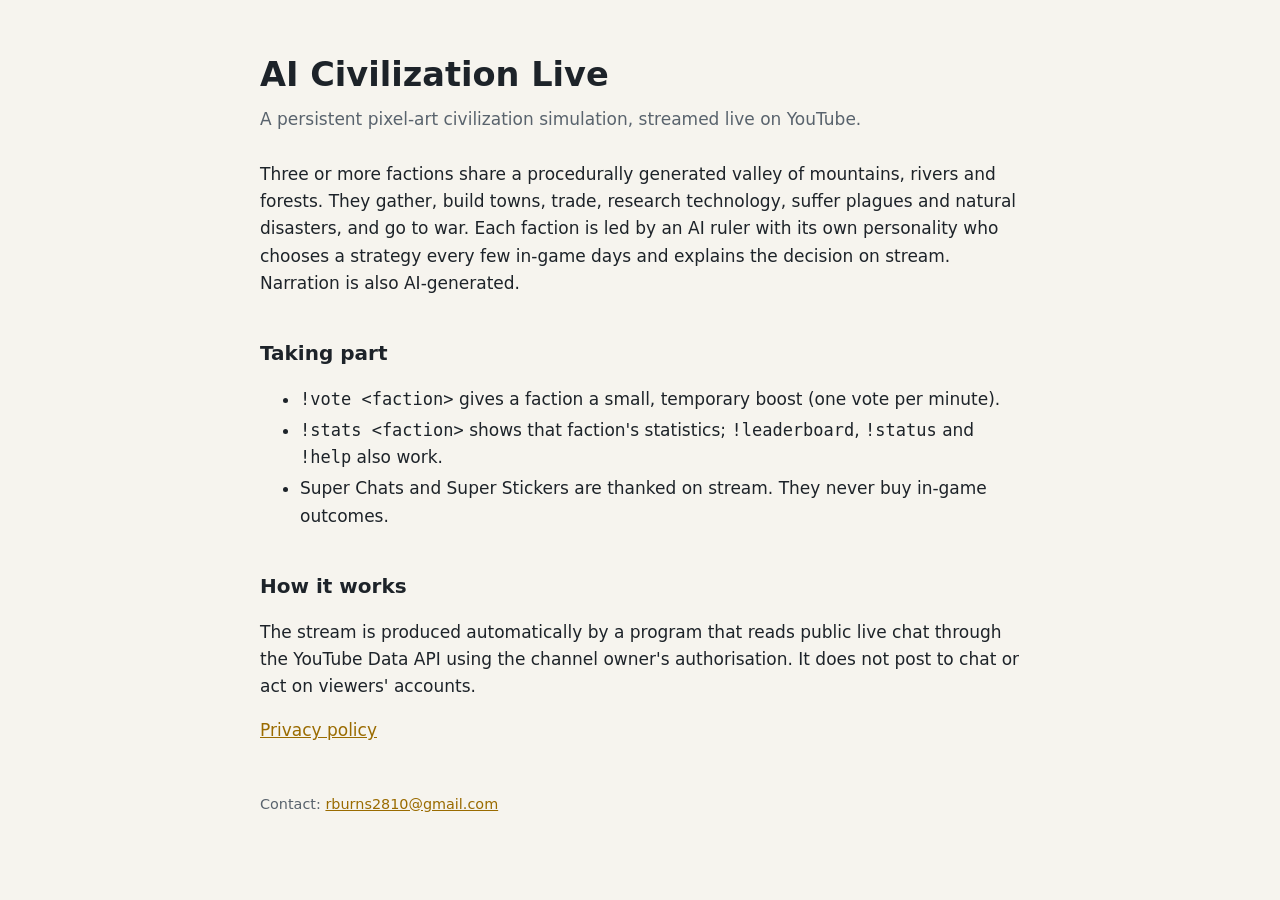
==== index.html @ 5a849a3b "Homepage and privacy policy for AI Civilization Live Co-Authored-By: Claude Opus 5.5 <noreply@anthro" ====
<!doctype html>
<html lang="en">
<head>
<meta charset="utf-8"><meta name="viewport" content="width=device-width, initial-scale=1">
<title>AI Civilization Live</title>
<link rel="stylesheet" href="style.css">
</head>
<body><main>
<h1>AI Civilization Live</h1>
<p class="tag">A persistent pixel-art civilization simulation, streamed live on YouTube.</p>
<p>Three or more factions share a procedurally generated valley of mountains, rivers and forests.
They gather, build towns, trade, research technology, suffer plagues and natural disasters, and go
to war. Each faction is led by an AI ruler with its own personality who chooses a strategy every few
in-game days and explains the decision on stream. Narration is also AI-generated.</p>
<h2>Taking part</h2>
<ul>
<li><code>!vote &lt;faction&gt;</code> gives a faction a small, temporary boost (one vote per minute).</li>
<li><code>!stats &lt;faction&gt;</code> shows that faction's statistics; <code>!leaderboard</code>, <code>!status</code> and <code>!help</code> also work.</li>
<li>Super Chats and Super Stickers are thanked on stream. They never buy in-game outcomes.</li>
</ul>
<h2>How it works</h2>
<p>The stream is produced automatically by a program that reads public live chat through the
YouTube Data API using the channel owner's authorisation. It does not post to chat or act on
viewers' accounts.</p>
<p><a href="privacy.html">Privacy policy</a></p>
<footer>Contact: <a href="mailto:rburns2810@gmail.com">rburns2810@gmail.com</a></footer>
</main></body>
</html>
---- style.css ----
:root { color-scheme: light dark; --bg: #0e141b; --fg: #eef0f2; --muted: #9aa8b5; --accent: #f5c84c; }
@media (prefers-color-scheme: light) { :root { --bg: #f6f4ee; --fg: #1d2329; --muted: #59636d; --accent: #9a6b00; } }
body { margin: 0; background: var(--bg); color: var(--fg); font: 17px/1.6 system-ui, -apple-system, sans-serif; }
main { max-width: 760px; margin: 0 auto; padding: 48px 20px 80px; }
h1 { font-size: 2.1rem; margin: 0 0 4px; } h2 { margin-top: 2em; font-size: 1.25rem; }
.tag { color: var(--muted); margin: 0 0 28px; } a { color: var(--accent); }
footer { margin-top: 48px; color: var(--muted); font-size: 0.9rem; }
li { margin: 4px 0; }
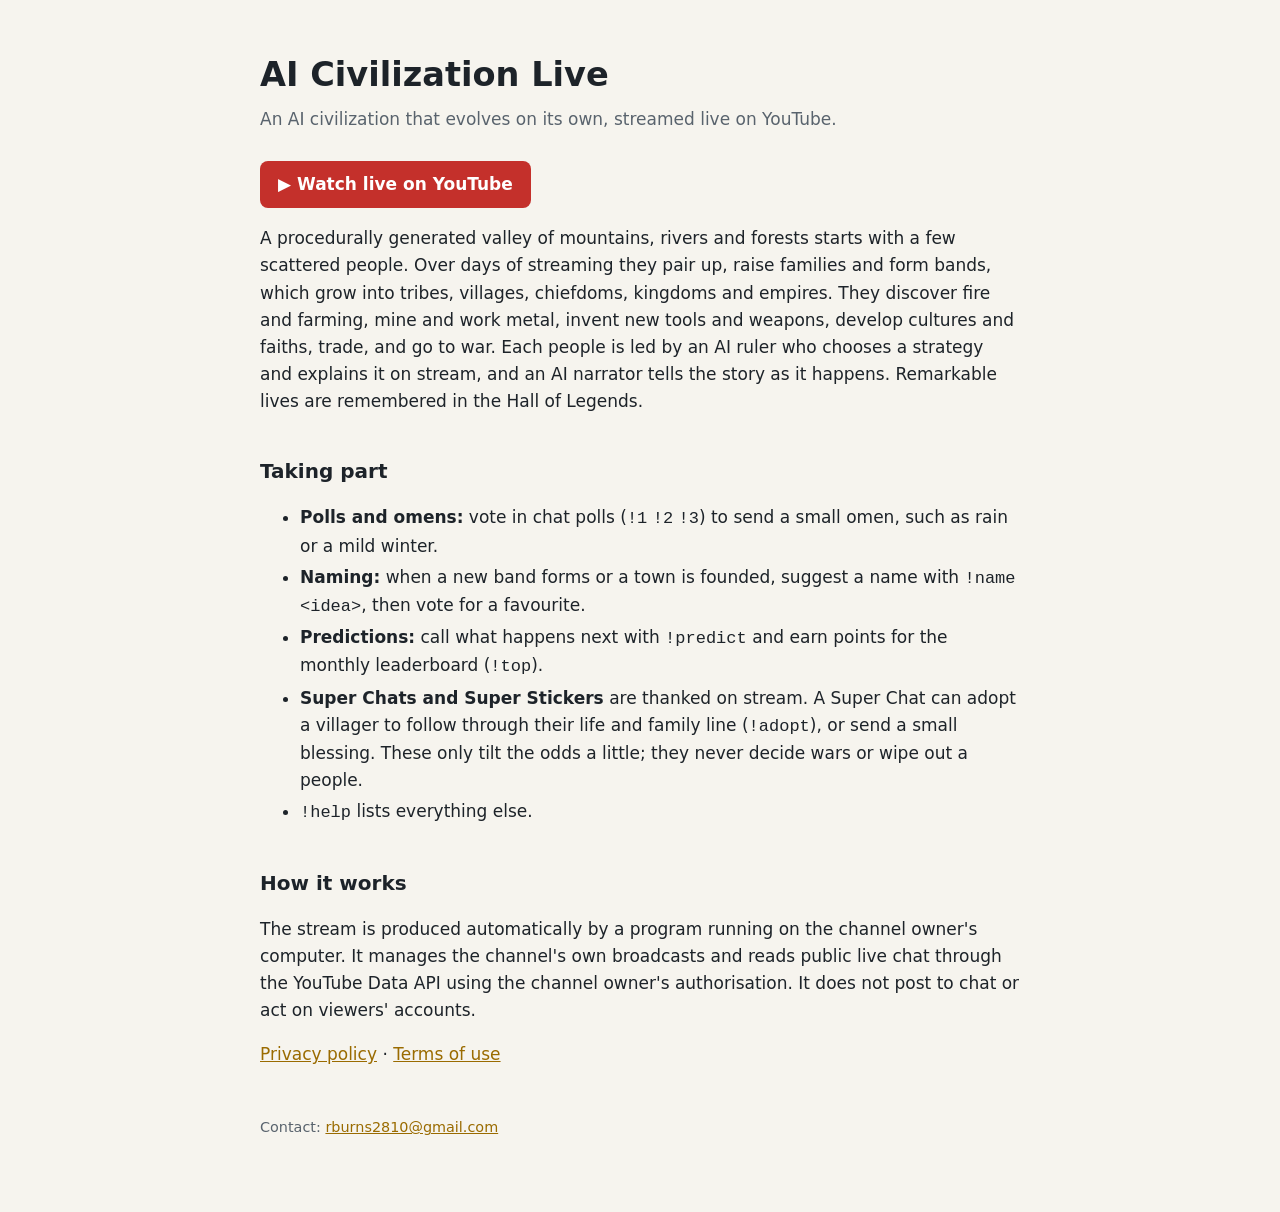
==== commit ae7c461a: "Update homepage and privacy policy for the evolution show; add terms of use Co-Authored-By: Claude O" ====
--- a/index.html
+++ b/index.html
@@ -7,22 +7,32 @@
 </head>
 <body><main>
 <h1>AI Civilization Live</h1>
-<p class="tag">A persistent pixel-art civilization simulation, streamed live on YouTube.</p>
-<p>Three or more factions share a procedurally generated valley of mountains, rivers and forests.
-They gather, build towns, trade, research technology, suffer plagues and natural disasters, and go
-to war. Each faction is led by an AI ruler with its own personality who chooses a strategy every few
-in-game days and explains the decision on stream. Narration is also AI-generated.</p>
+<p class="tag">An AI civilization that evolves on its own, streamed live on YouTube.</p>
+<p><a class="watch" href="https://www.youtube.com/@your-world-in-60-seconds">▶ Watch live on YouTube</a></p>
+<p>A procedurally generated valley of mountains, rivers and forests starts with a few scattered
+people. Over days of streaming they pair up, raise families and form bands, which grow into tribes,
+villages, chiefdoms, kingdoms and empires. They discover fire and farming, mine and work metal, invent
+new tools and weapons, develop cultures and faiths, trade, and go to war. Each people is led by an AI
+ruler who chooses a strategy and explains it on stream, and an AI narrator tells the story as it
+happens. Remarkable lives are remembered in the Hall of Legends.</p>
 <h2>Taking part</h2>
 <ul>
-<li><code>!vote &lt;faction&gt;</code> gives a faction a small, temporary boost (one vote per minute).</li>
-<li><code>!stats &lt;faction&gt;</code> shows that faction's statistics; <code>!leaderboard</code>, <code>!status</code> and <code>!help</code> also work.</li>
-<li>Super Chats and Super Stickers are thanked on stream. They never buy in-game outcomes.</li>
+<li><strong>Polls and omens:</strong> vote in chat polls (<code>!1</code> <code>!2</code>
+<code>!3</code>) to send a small omen, such as rain or a mild winter.</li>
+<li><strong>Naming:</strong> when a new band forms or a town is founded, suggest a name with
+<code>!name &lt;idea&gt;</code>, then vote for a favourite.</li>
+<li><strong>Predictions:</strong> call what happens next with <code>!predict</code> and earn points
+for the monthly leaderboard (<code>!top</code>).</li>
+<li><strong>Super Chats and Super Stickers</strong> are thanked on stream. A Super Chat can adopt a
+villager to follow through their life and family line (<code>!adopt</code>), or send a small
+blessing. These only tilt the odds a little; they never decide wars or wipe out a people.</li>
+<li><code>!help</code> lists everything else.</li>
 </ul>
 <h2>How it works</h2>
-<p>The stream is produced automatically by a program that reads public live chat through the
-YouTube Data API using the channel owner's authorisation. It does not post to chat or act on
-viewers' accounts.</p>
-<p><a href="privacy.html">Privacy policy</a></p>
+<p>The stream is produced automatically by a program running on the channel owner's computer. It
+manages the channel's own broadcasts and reads public live chat through the YouTube Data API using the
+channel owner's authorisation. It does not post to chat or act on viewers' accounts.</p>
+<p><a href="privacy.html">Privacy policy</a> · <a href="terms.html">Terms of use</a></p>
 <footer>Contact: <a href="mailto:rburns2810@gmail.com">rburns2810@gmail.com</a></footer>
 </main></body>
 </html>
--- a/style.css
+++ b/style.css
@@ -6,3 +6,4 @@
 .tag { color: var(--muted); margin: 0 0 28px; } a { color: var(--accent); }
 footer { margin-top: 48px; color: var(--muted); font-size: 0.9rem; }
 li { margin: 4px 0; }
+.watch { display: inline-block; padding: 10px 18px; border-radius: 8px; background: #c4302b; color: #fff; font-weight: 600; text-decoration: none; }
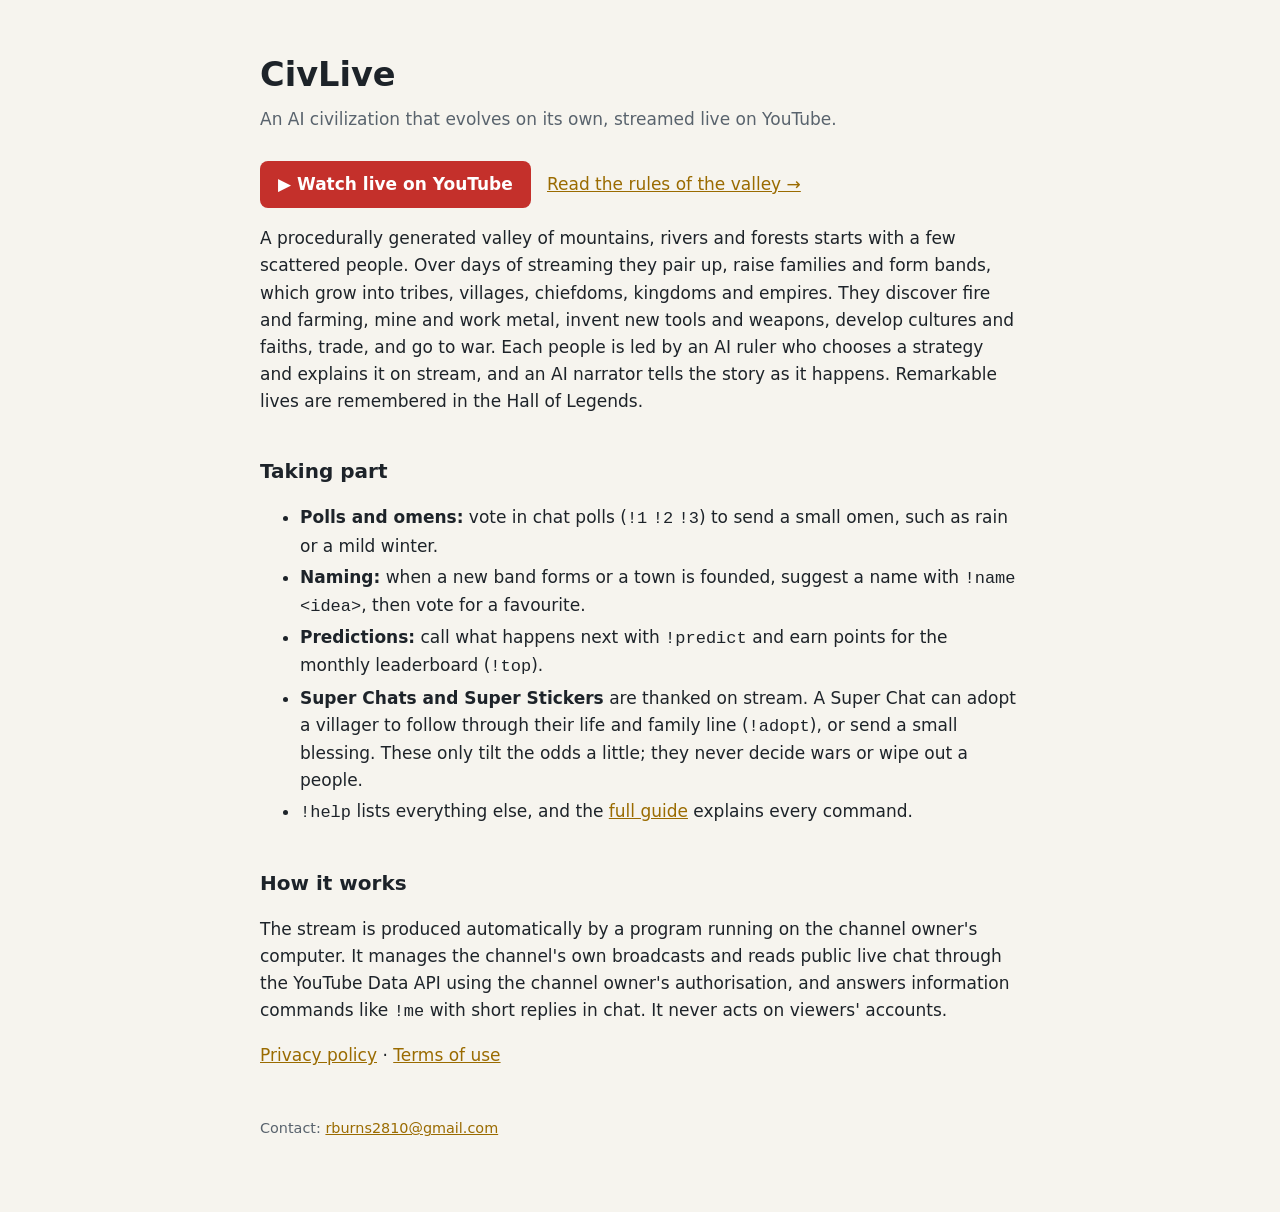
==== commit 3335090c: "Add the rules guide; catch up with the CivLive rename - guide.html: the rules of the valley, a full " ====
--- a/index.html
+++ b/index.html
@@ -2,13 +2,14 @@
 <html lang="en">
 <head>
 <meta charset="utf-8"><meta name="viewport" content="width=device-width, initial-scale=1">
-<title>AI Civilization Live</title>
+<title>CivLive</title>
 <link rel="stylesheet" href="style.css">
 </head>
 <body><main>
-<h1>AI Civilization Live</h1>
+<h1>CivLive</h1>
 <p class="tag">An AI civilization that evolves on its own, streamed live on YouTube.</p>
-<p><a class="watch" href="https://www.youtube.com/@your-world-in-60-seconds">▶ Watch live on YouTube</a></p>
+<p><a class="watch" href="https://www.youtube.com/@CivLive">▶ Watch live on YouTube</a>
+&nbsp; <a href="guide.html">Read the rules of the valley →</a></p>
 <p>A procedurally generated valley of mountains, rivers and forests starts with a few scattered
 people. Over days of streaming they pair up, raise families and form bands, which grow into tribes,
 villages, chiefdoms, kingdoms and empires. They discover fire and farming, mine and work metal, invent
@@ -26,12 +27,14 @@
 <li><strong>Super Chats and Super Stickers</strong> are thanked on stream. A Super Chat can adopt a
 villager to follow through their life and family line (<code>!adopt</code>), or send a small
 blessing. These only tilt the odds a little; they never decide wars or wipe out a people.</li>
-<li><code>!help</code> lists everything else.</li>
+<li><code>!help</code> lists everything else, and the <a href="guide.html#chat">full guide</a>
+explains every command.</li>
 </ul>
 <h2>How it works</h2>
 <p>The stream is produced automatically by a program running on the channel owner's computer. It
 manages the channel's own broadcasts and reads public live chat through the YouTube Data API using the
-channel owner's authorisation. It does not post to chat or act on viewers' accounts.</p>
+channel owner's authorisation, and answers information commands like <code>!me</code> with short
+replies in chat. It never acts on viewers' accounts.</p>
 <p><a href="privacy.html">Privacy policy</a> · <a href="terms.html">Terms of use</a></p>
 <footer>Contact: <a href="mailto:rburns2810@gmail.com">rburns2810@gmail.com</a></footer>
 </main></body>
--- a/style.css
+++ b/style.css
@@ -7,3 +7,42 @@
 footer { margin-top: 48px; color: var(--muted); font-size: 0.9rem; }
 li { margin: 4px 0; }
 .watch { display: inline-block; padding: 10px 18px; border-radius: 8px; background: #c4302b; color: #fff; font-weight: 600; text-decoration: none; }
+
+/* guide.html: the rules of the valley */
+.guide { --line: rgba(154, 168, 181, 0.25); --panel: rgba(154, 168, 181, 0.08); }
+.guide h1, .guide h2, .guide .home { font-family: Cinzel, Georgia, serif; letter-spacing: 0.02em; }
+.guide-head { position: sticky; top: 0; z-index: 2; display: flex; align-items: center; justify-content: space-between;
+  padding: 10px 20px; background: var(--bg); border-bottom: 1px solid var(--line); }
+.guide-head .home { color: var(--fg); text-decoration: none; font-size: 1.2rem; font-weight: 700; }
+.watch.small { padding: 6px 12px; font-size: 0.9rem; }
+.guide-wrap { max-width: 1120px; margin: 0 auto; padding: 0 20px; display: grid; grid-template-columns: 220px minmax(0, 1fr); gap: 48px; }
+.toc { position: sticky; top: 64px; align-self: start; max-height: calc(100vh - 80px); overflow-y: auto; padding: 32px 0; font-size: 0.92rem; }
+.toc summary { color: var(--muted); text-transform: uppercase; font-size: 0.78rem; letter-spacing: 0.08em; cursor: pointer; margin-bottom: 8px; }
+.toc ol { margin: 0; padding-left: 2em; color: var(--muted); }
+.toc li { margin: 3px 0; }
+.toc a { color: var(--fg); text-decoration: none; }
+.toc a:hover { color: var(--accent); }
+.rules { max-width: 760px; margin: 0; padding: 40px 0 80px; }
+.rules .lede { font-size: 1.08rem; border-left: 3px solid var(--accent); padding-left: 16px; }
+.rules section { scroll-margin-top: 64px; border-top: 1px solid var(--line); margin-top: 40px; }
+.rules h2 { font-size: 1.45rem; margin: 28px 0 8px; }
+.rules h3 { font-size: 1.05rem; margin: 24px 0 6px; color: var(--accent); }
+.rules .note { color: var(--muted); font-size: 0.95rem; }
+.table-scroll { overflow-x: auto; margin: 12px 0 16px; }
+.rules table { width: 100%; border-collapse: collapse; font-size: 0.95rem; }
+.rules th, .rules td { text-align: left; vertical-align: top; padding: 7px 10px; border-bottom: 1px solid var(--line); }
+.rules th { color: var(--muted); font-weight: 600; font-size: 0.82rem; text-transform: uppercase; letter-spacing: 0.05em; }
+.rules tbody tr:nth-child(odd) { background: var(--panel); }
+.rules table.compact td:first-child, .rules table.cmds td:first-child { white-space: nowrap; font-weight: 600; }
+.rules code { font-size: 0.92em; padding: 1px 5px; border-radius: 4px; background: var(--panel); border: 1px solid var(--line); }
+.rules ul.cols { columns: 2; column-gap: 32px; padding-left: 1.2em; }
+.rules ul.cols li { break-inside: avoid; }
+.rules .back { margin-top: 48px; color: var(--muted); font-size: 0.92rem; }
+@media (max-width: 860px) {
+  .guide-wrap { display: block; }
+  .toc { position: static; max-height: none; padding: 20px 0 0; }
+  .toc details:not([open]) summary { margin-bottom: 0; }
+  .rules { padding-top: 16px; }
+  .rules table.compact td:first-child, .rules table.cmds td:first-child { white-space: normal; }
+  .rules ul.cols { columns: 1; }
+}
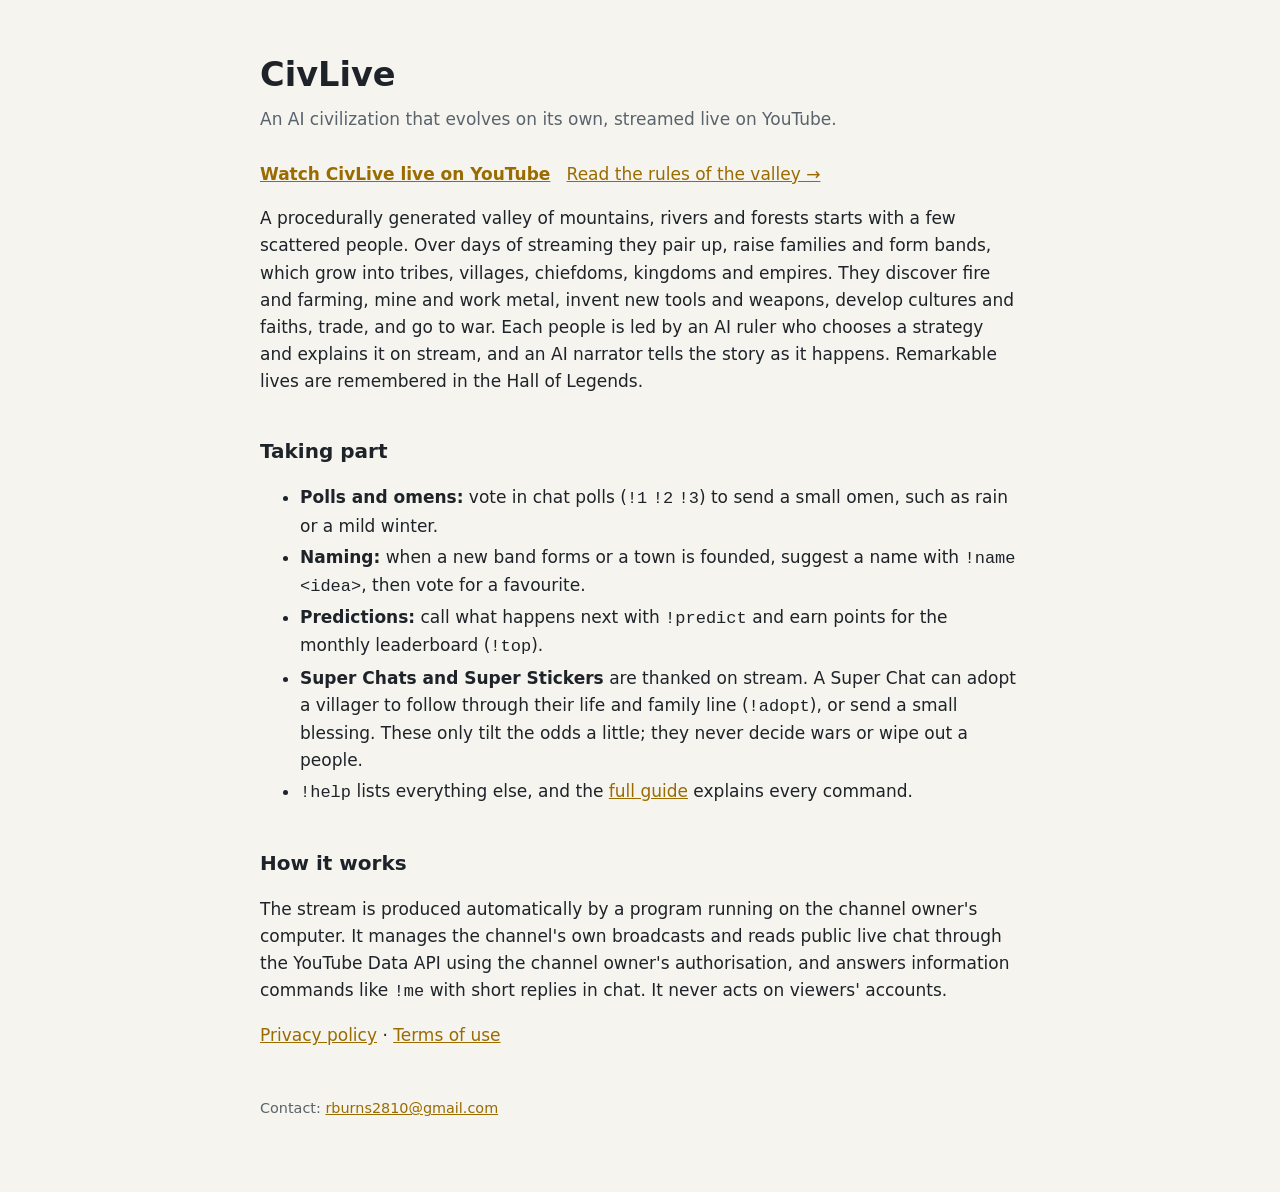
==== commit 15f01583: "Privacy policy: 30-day retention; plain-text YouTube links For the YouTube API Services compliance r" ====
--- a/index.html
+++ b/index.html
@@ -8,7 +8,7 @@
 <body><main>
 <h1>CivLive</h1>
 <p class="tag">An AI civilization that evolves on its own, streamed live on YouTube.</p>
-<p><a class="watch" href="https://www.youtube.com/@CivLive">▶ Watch live on YouTube</a>
+<p><a class="watch" href="https://www.youtube.com/@CivLive">Watch CivLive live on YouTube</a>
 &nbsp; <a href="guide.html">Read the rules of the valley →</a></p>
 <p>A procedurally generated valley of mountains, rivers and forests starts with a few scattered
 people. Over days of streaming they pair up, raise families and form bands, which grow into tribes,
--- a/style.css
+++ b/style.css
@@ -6,7 +6,7 @@
 .tag { color: var(--muted); margin: 0 0 28px; } a { color: var(--accent); }
 footer { margin-top: 48px; color: var(--muted); font-size: 0.9rem; }
 li { margin: 4px 0; }
-.watch { display: inline-block; padding: 10px 18px; border-radius: 8px; background: #c4302b; color: #fff; font-weight: 600; text-decoration: none; }
+.watch { font-weight: 600; }   /* a plain link: no YouTube logo, red or play icon (YouTube branding guidelines) */
 
 /* guide.html: the rules of the valley */
 .guide { --line: rgba(154, 168, 181, 0.25); --panel: rgba(154, 168, 181, 0.08); }
@@ -14,7 +14,7 @@
 .guide-head { position: sticky; top: 0; z-index: 2; display: flex; align-items: center; justify-content: space-between;
   padding: 10px 20px; background: var(--bg); border-bottom: 1px solid var(--line); }
 .guide-head .home { color: var(--fg); text-decoration: none; font-size: 1.2rem; font-weight: 700; }
-.watch.small { padding: 6px 12px; font-size: 0.9rem; }
+.watch.small { font-size: 0.9rem; }
 .guide-wrap { max-width: 1120px; margin: 0 auto; padding: 0 20px; display: grid; grid-template-columns: 220px minmax(0, 1fr); gap: 48px; }
 .toc { position: sticky; top: 64px; align-self: start; max-height: calc(100vh - 80px); overflow-y: auto; padding: 32px 0; font-size: 0.92rem; }
 .toc summary { color: var(--muted); text-transform: uppercase; font-size: 0.78rem; letter-spacing: 0.08em; cursor: pointer; margin-bottom: 8px; }
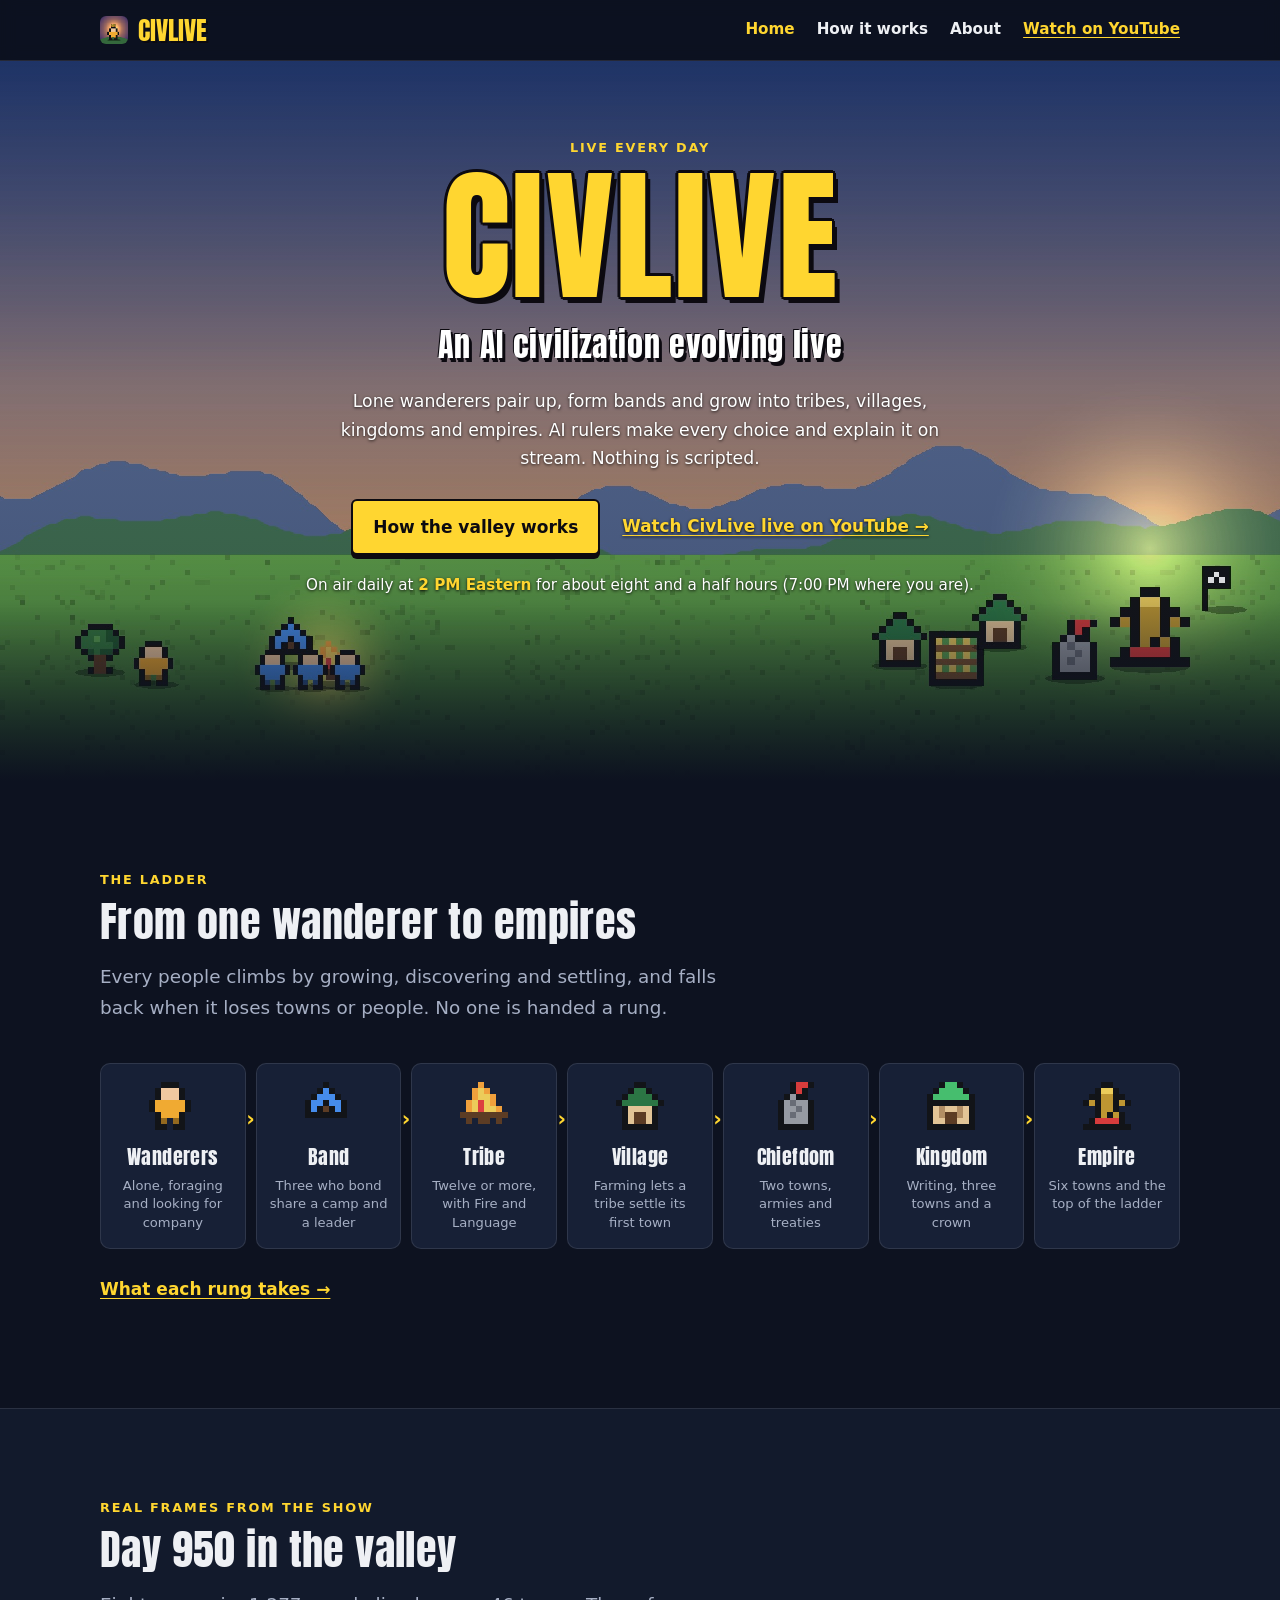
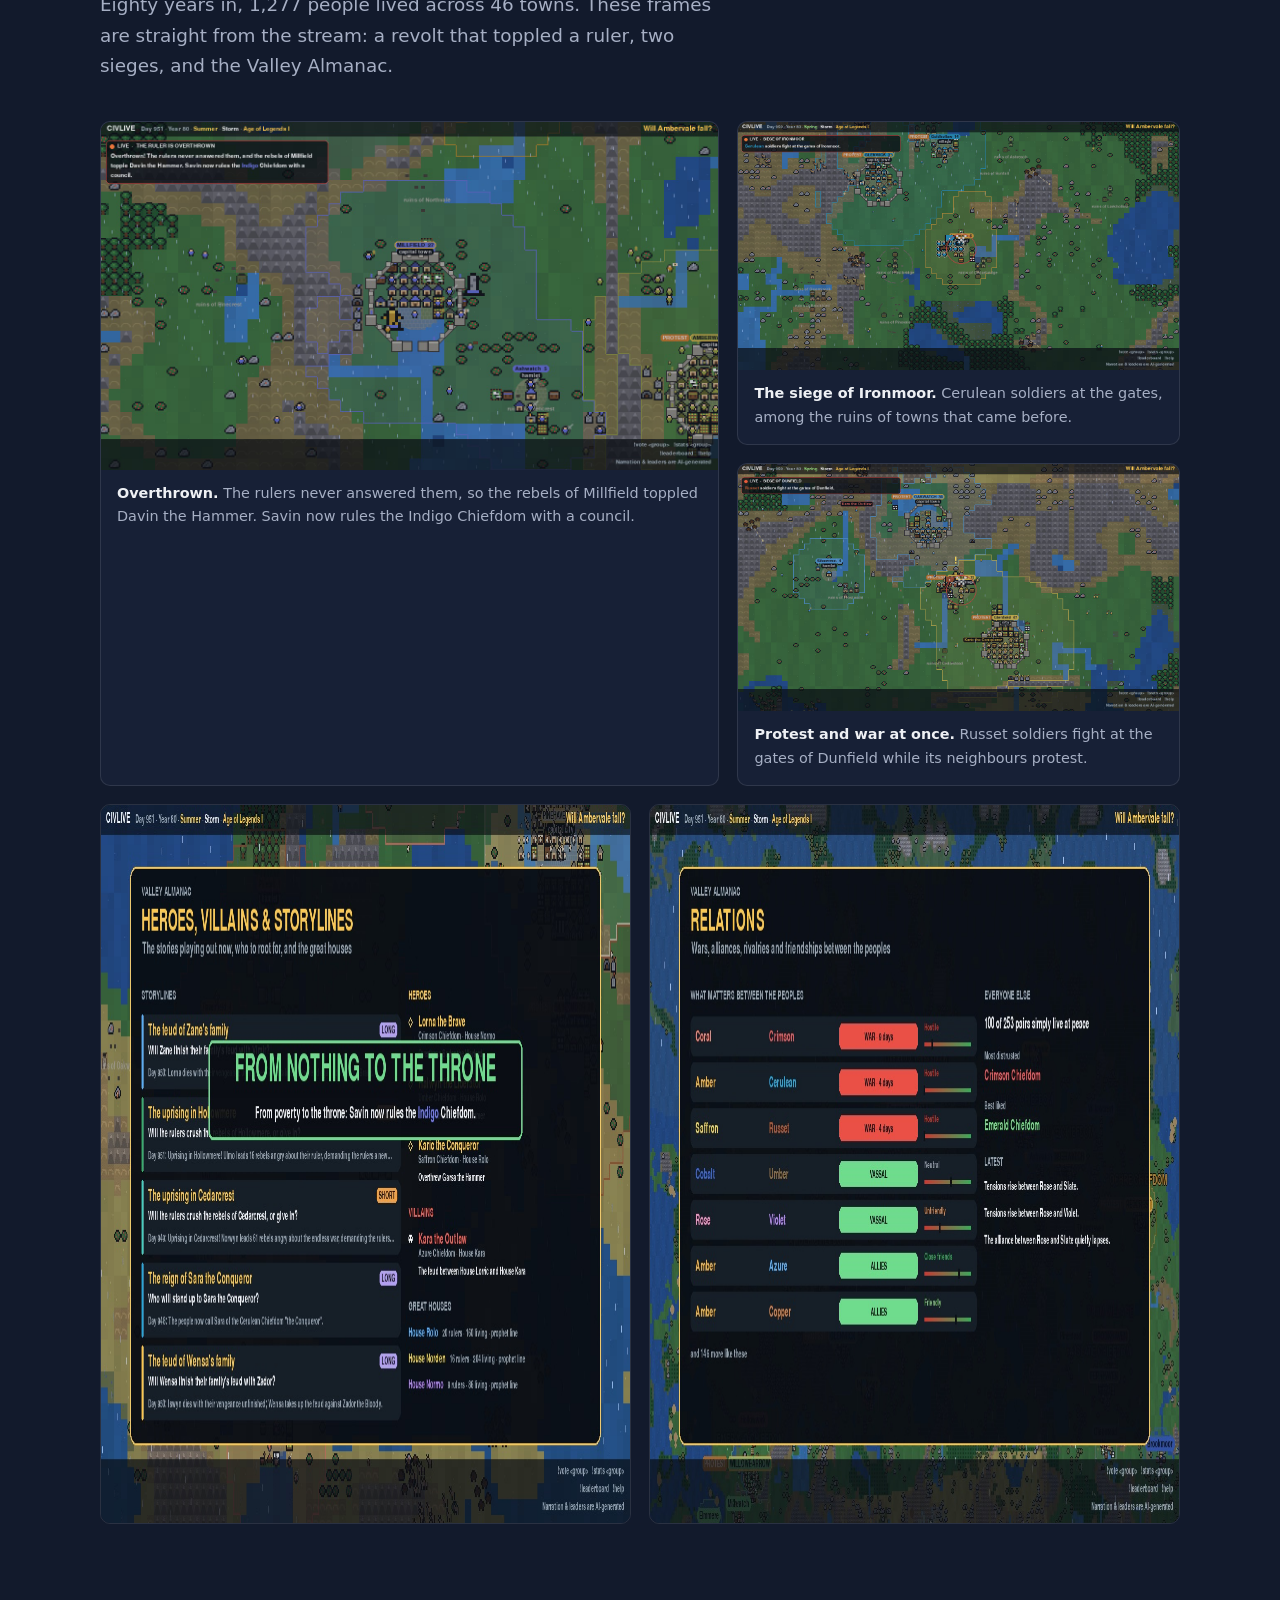
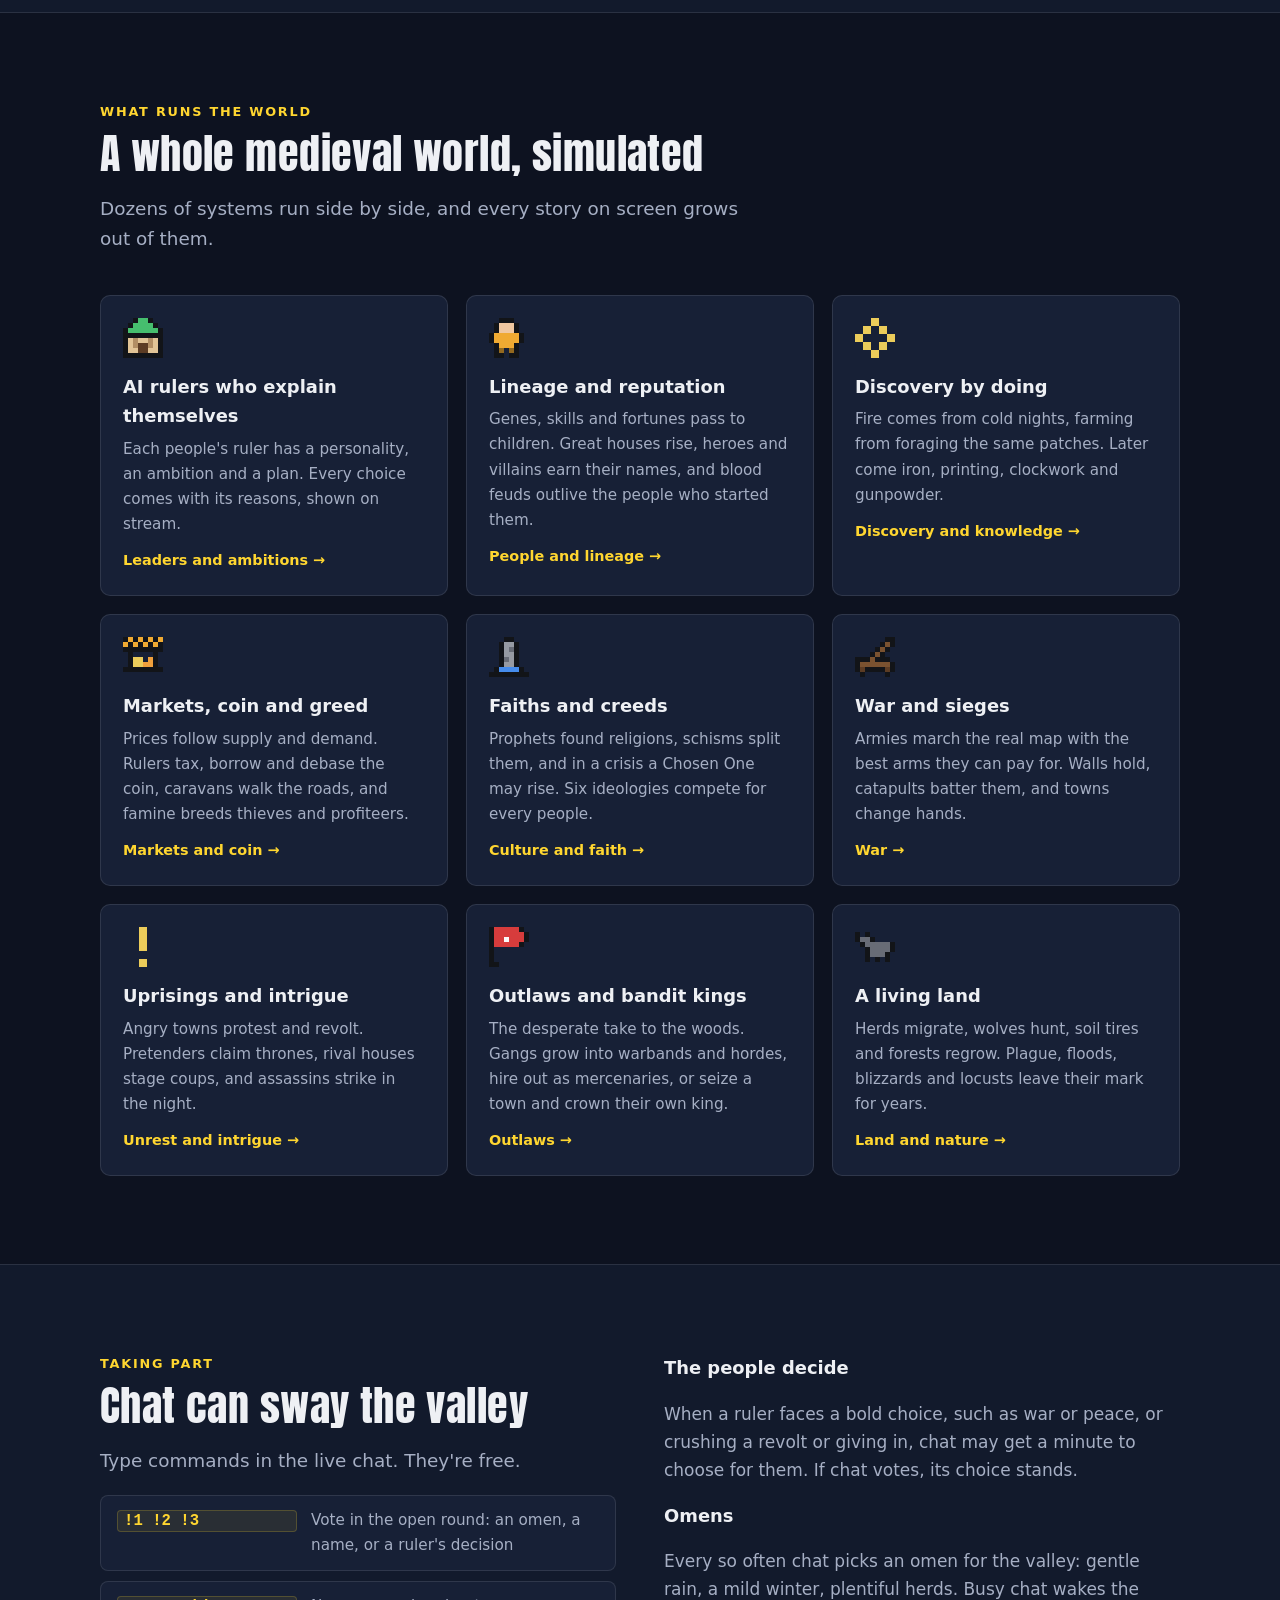
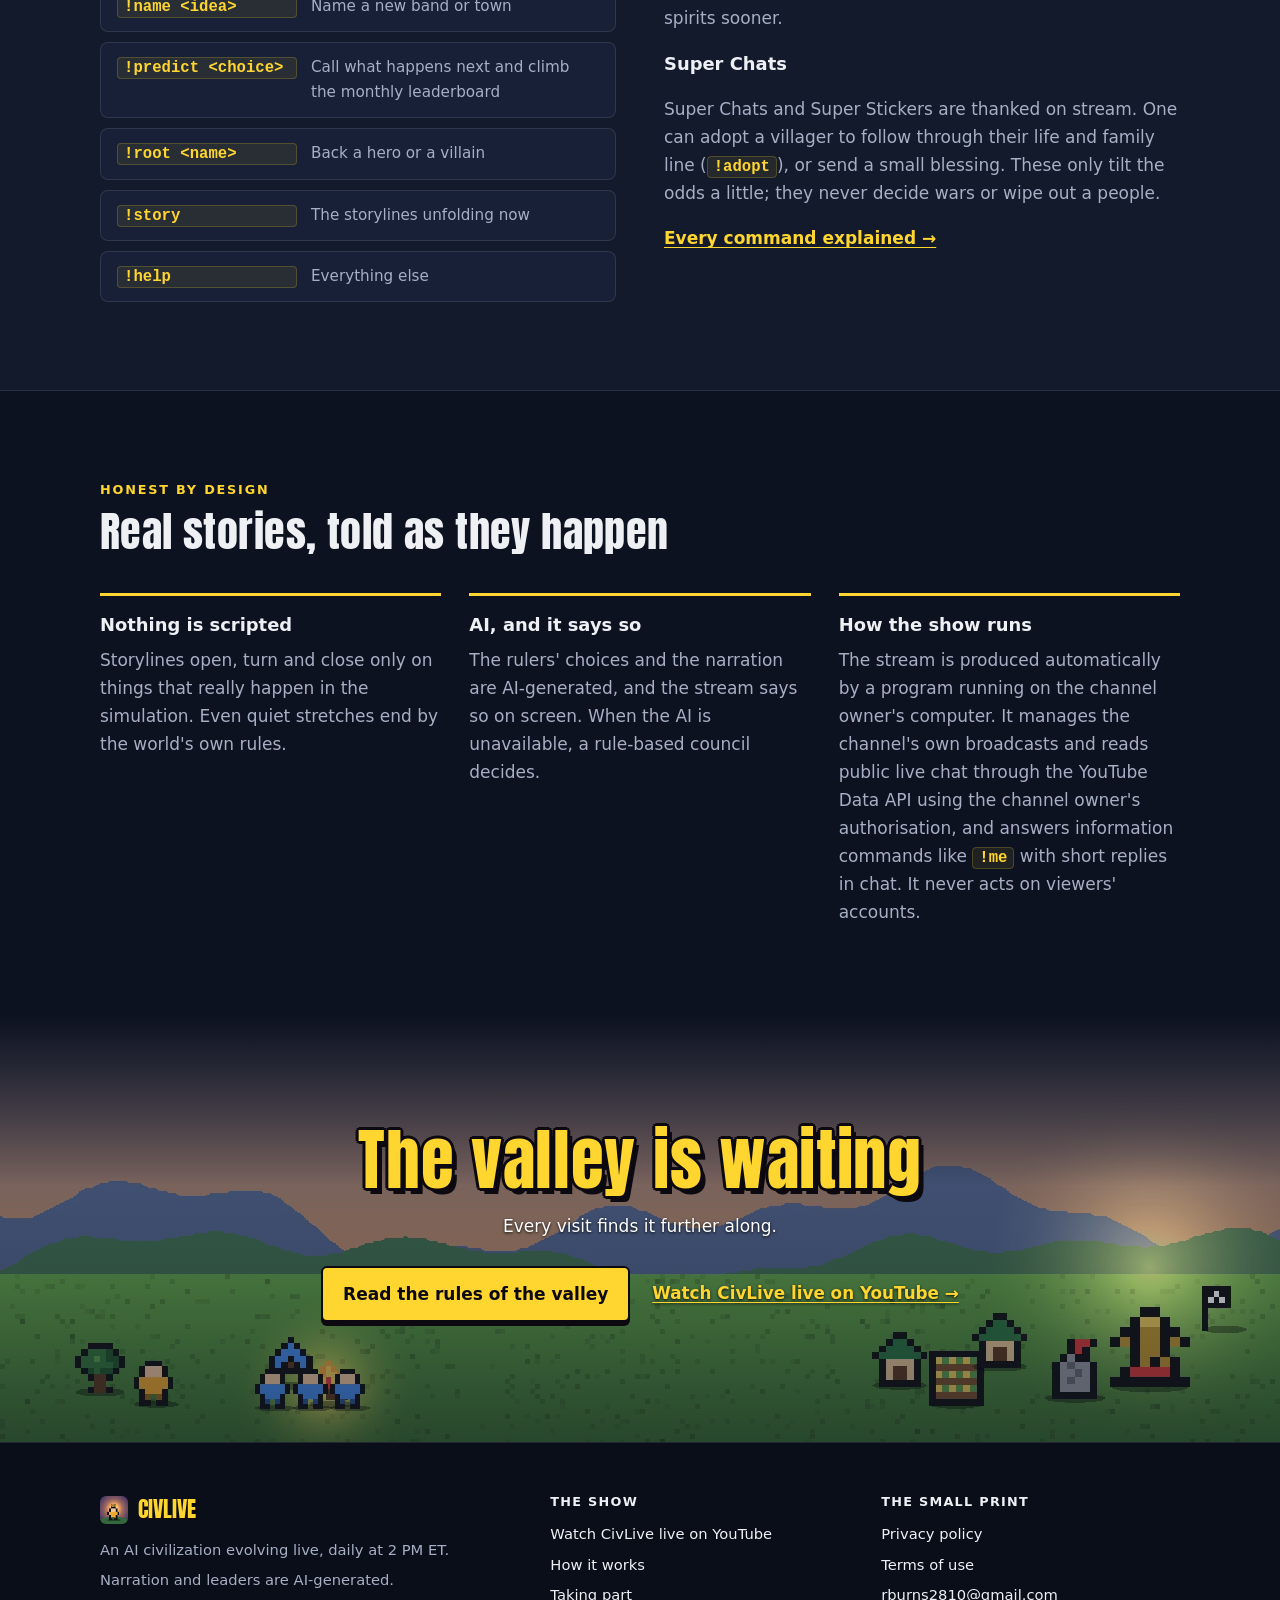
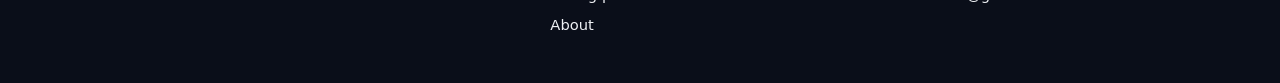
==== commit d11b4b12: "A real website in the channel's look Home with real frames from the show, the rules guide with sprit" ====
--- a/index.html
+++ b/index.html
@@ -2,40 +2,224 @@
 <html lang="en">
 <head>
 <meta charset="utf-8"><meta name="viewport" content="width=device-width, initial-scale=1">
-<title>CivLive</title>
-<link rel="stylesheet" href="style.css">
+<title>CivLive · An AI civilization evolving live</title>
+<meta name="description" content="A medieval civilization that runs by itself, live every day. Lone wanderers become bands, tribes, kingdoms and empires, led by AI rulers who explain every choice. Nothing is scripted.">
+<meta property="og:title" content="CivLive · An AI civilization evolving live">
+<meta property="og:description" content="Lone wanderers become bands, tribes, kingdoms and empires, led by AI rulers who explain every choice. Nothing is scripted.">
+<meta property="og:image" content="https://rburns2810.github.io/ai-civilization-live-site/img/share.jpg">
+<meta name="twitter:card" content="summary_large_image">
+<meta name="theme-color" content="#0d1220">
+<link rel="icon" type="image/png" href="img/favicon.png">
+<link rel="apple-touch-icon" href="img/apple-touch-icon.png">
+<link rel="preconnect" href="https://fonts.googleapis.com">
+<link rel="preconnect" href="https://fonts.gstatic.com" crossorigin>
+<link rel="stylesheet" href="https://fonts.googleapis.com/css2?family=Anton&display=swap">
+<link rel="stylesheet" href="site.css">
 </head>
-<body><main>
-<h1>CivLive</h1>
-<p class="tag">An AI civilization that evolves on its own, streamed live on YouTube.</p>
-<p><a class="watch" href="https://www.youtube.com/@CivLive">Watch CivLive live on YouTube</a>
-&nbsp; <a href="guide.html">Read the rules of the valley →</a></p>
-<p>A procedurally generated valley of mountains, rivers and forests starts with a few scattered
-people. Over days of streaming they pair up, raise families and form bands, which grow into tribes,
-villages, chiefdoms, kingdoms and empires. They discover fire and farming, mine and work metal, invent
-new tools and weapons, develop cultures and faiths, trade, and go to war. Each people is led by an AI
-ruler who chooses a strategy and explains it on stream, and an AI narrator tells the story as it
-happens. Remarkable lives are remembered in the Hall of Legends.</p>
-<h2>Taking part</h2>
-<ul>
-<li><strong>Polls and omens:</strong> vote in chat polls (<code>!1</code> <code>!2</code>
-<code>!3</code>) to send a small omen, such as rain or a mild winter.</li>
-<li><strong>Naming:</strong> when a new band forms or a town is founded, suggest a name with
-<code>!name &lt;idea&gt;</code>, then vote for a favourite.</li>
-<li><strong>Predictions:</strong> call what happens next with <code>!predict</code> and earn points
-for the monthly leaderboard (<code>!top</code>).</li>
-<li><strong>Super Chats and Super Stickers</strong> are thanked on stream. A Super Chat can adopt a
-villager to follow through their life and family line (<code>!adopt</code>), or send a small
-blessing. These only tilt the odds a little; they never decide wars or wipe out a people.</li>
-<li><code>!help</code> lists everything else, and the <a href="guide.html#chat">full guide</a>
-explains every command.</li>
-</ul>
-<h2>How it works</h2>
-<p>The stream is produced automatically by a program running on the channel owner's computer. It
-manages the channel's own broadcasts and reads public live chat through the YouTube Data API using the
-channel owner's authorisation, and answers information commands like <code>!me</code> with short
-replies in chat. It never acts on viewers' accounts.</p>
-<p><a href="privacy.html">Privacy policy</a> · <a href="terms.html">Terms of use</a></p>
-<footer>Contact: <a href="mailto:rburns2810@gmail.com">rburns2810@gmail.com</a></footer>
-</main></body>
+<body>
+<a class="skip" href="#main">Skip to content</a>
+<header class="site-head"><div class="wrap">
+  <a class="brand" href="index.html"><img class="pixel" src="img/favicon.png" alt="" width="28" height="28"><span>CIVLIVE</span></a>
+  <nav class="nav" aria-label="Site"><a href="index.html" aria-current="page">Home</a><a href="guide.html">How it works</a><a href="about.html">About</a><a class="yt" href="https://www.youtube.com/@CivLive">Watch on YouTube</a></nav>
+</div></header>
+
+<main id="main">
+<section class="hero">
+  <div class="wrap">
+    <p class="eyebrow">Live every day</p>
+    <h1 class="outlined">CIVLIVE</h1>
+    <p class="tagline">An AI civilization evolving live</p>
+    <p class="sub">Lone wanderers pair up, form bands and grow into tribes, villages, kingdoms and
+    empires. AI rulers make every choice and explain it on stream. Nothing is scripted.</p>
+    <div class="actions">
+      <a class="btn" href="guide.html">How the valley works</a>
+      <a class="textlink onart" href="https://www.youtube.com/@CivLive">Watch CivLive live on YouTube →</a>
+    </div>
+    <p class="when">On air daily at <strong>2 PM Eastern</strong> for about eight and a half hours<span id="local"></span></p>
+  </div>
+</section>
+
+<section class="band">
+  <div class="wrap">
+    <div class="band-head">
+      <p class="eyebrow">The ladder</p>
+      <h2>From one wanderer to empires</h2>
+      <p class="lead">Every people climbs by growing, discovering and settling, and falls back when it
+      loses towns or people. No one is handed a rung.</p>
+    </div>
+    <ol class="ladder">
+      <li><img class="pixel" src="img/sprites/villager.png" alt=""><strong>Wanderers</strong><span>Alone, foraging and looking for company</span></li>
+      <li><img class="pixel" src="img/sprites/band.png" alt=""><strong>Band</strong><span>Three who bond share a camp and a leader</span></li>
+      <li><img class="pixel" src="img/sprites/campfire.png" alt=""><strong>Tribe</strong><span>Twelve or more, with Fire and Language</span></li>
+      <li><img class="pixel" src="img/sprites/home.png" alt=""><strong>Village</strong><span>Farming lets a tribe settle its first town</span></li>
+      <li><img class="pixel" src="img/sprites/tower.png" alt=""><strong>Chiefdom</strong><span>Two towns, armies and treaties</span></li>
+      <li><img class="pixel" src="img/sprites/hall.png" alt=""><strong>Kingdom</strong><span>Writing, three towns and a crown</span></li>
+      <li><img class="pixel" src="img/sprites/wonder.png" alt=""><strong>Empire</strong><span>Six towns and the top of the ladder</span></li>
+    </ol>
+    <p class="actions"><a class="textlink" href="guide.html#ladder">What each rung takes →</a></p>
+  </div>
+</section>
+
+<section class="band alt">
+  <div class="wrap">
+    <div class="band-head">
+      <p class="eyebrow">Real frames from the show</p>
+      <h2>Day 950 in the valley</h2>
+      <p class="lead">Eighty years in, 1,277 people lived across 46 towns. These frames are straight
+      from the stream: a revolt that toppled a ruler, two sieges, and the Valley Almanac.</p>
+    </div>
+    <div class="shots">
+      <figure>
+        <img src="img/shots/overthrown.jpg" alt="The walled town of Millfield on a pixel-art map, with a banner reading: Overthrown! The rebels of Millfield topple Davin the Hammer." width="1280" height="720" loading="lazy">
+        <figcaption><strong>Overthrown.</strong> The rulers never answered them, so the rebels of
+        Millfield toppled Davin the Hammer. Savin now rules the Indigo Chiefdom with a council.</figcaption>
+      </figure>
+      <figure>
+        <img src="img/shots/towns.jpg" alt="A walled capital and a besieged hamlet on the map, surrounded by ruins of older towns." width="1280" height="720" loading="lazy">
+        <figcaption><strong>The siege of Ironmoor.</strong> Cerulean soldiers at the gates, among the
+        ruins of towns that came before.</figcaption>
+      </figure>
+      <figure>
+        <img src="img/shots/siege.jpg" alt="Two walled towns marked with protests, and an army fighting at a village between them." width="1280" height="720" loading="lazy">
+        <figcaption><strong>Protest and war at once.</strong> Russet soldiers fight at the gates of
+        Dunfield while its neighbours protest.</figcaption>
+      </figure>
+    </div>
+    <div class="almanac">
+      <img src="img/shots/almanac-storylines.jpg" alt="Almanac page listing storylines, heroes, villains and great houses." width="1280" height="720" loading="lazy">
+      <img src="img/shots/almanac-relations.jpg" alt="Almanac page of relations between peoples: wars, vassals and alliances." width="1280" height="720" loading="lazy">
+    </div>
+  </div>
+</section>
+
+<section class="band">
+  <div class="wrap">
+    <div class="band-head">
+      <p class="eyebrow">What runs the world</p>
+      <h2>A whole medieval world, simulated</h2>
+      <p class="lead">Dozens of systems run side by side, and every story on screen grows out of them.</p>
+    </div>
+    <div class="cards">
+      <a class="card" href="guide.html#leaders"><img class="pixel" src="img/sprites/hall.png" alt="">
+        <h3>AI rulers who explain themselves</h3>
+        <p>Each people's ruler has a personality, an ambition and a plan. Every choice comes with its reasons, shown on stream.</p>
+        <span class="more">Leaders and ambitions →</span></a>
+      <a class="card" href="guide.html#people"><img class="pixel" src="img/sprites/villager.png" alt="">
+        <h3>Lineage and reputation</h3>
+        <p>Genes, skills and fortunes pass to children. Great houses rise, heroes and villains earn their names, and blood feuds outlive the people who started them.</p>
+        <span class="more">People and lineage →</span></a>
+      <a class="card" href="guide.html#discovery"><img class="pixel" src="img/sprites/spark.png" alt="">
+        <h3>Discovery by doing</h3>
+        <p>Fire comes from cold nights, farming from foraging the same patches. Later come iron, printing, clockwork and gunpowder.</p>
+        <span class="more">Discovery and knowledge →</span></a>
+      <a class="card" href="guide.html#economy"><img class="pixel" src="img/sprites/market.png" alt="">
+        <h3>Markets, coin and greed</h3>
+        <p>Prices follow supply and demand. Rulers tax, borrow and debase the coin, caravans walk the roads, and famine breeds thieves and profiteers.</p>
+        <span class="more">Markets and coin →</span></a>
+      <a class="card" href="guide.html#culture"><img class="pixel" src="img/sprites/obelisk.png" alt="">
+        <h3>Faiths and creeds</h3>
+        <p>Prophets found religions, schisms split them, and in a crisis a Chosen One may rise. Six ideologies compete for every people.</p>
+        <span class="more">Culture and faith →</span></a>
+      <a class="card" href="guide.html#war"><img class="pixel" src="img/sprites/catapult.png" alt="">
+        <h3>War and sieges</h3>
+        <p>Armies march the real map with the best arms they can pay for. Walls hold, catapults batter them, and towns change hands.</p>
+        <span class="more">War →</span></a>
+      <a class="card" href="guide.html#turmoil"><img class="pixel" src="img/sprites/bang.png" alt="">
+        <h3>Uprisings and intrigue</h3>
+        <p>Angry towns protest and revolt. Pretenders claim thrones, rival houses stage coups, and assassins strike in the night.</p>
+        <span class="more">Unrest and intrigue →</span></a>
+      <a class="card" href="guide.html#outlaws"><img class="pixel" src="img/sprites/banner.png" alt="">
+        <h3>Outlaws and bandit kings</h3>
+        <p>The desperate take to the woods. Gangs grow into warbands and hordes, hire out as mercenaries, or seize a town and crown their own king.</p>
+        <span class="more">Outlaws →</span></a>
+      <a class="card" href="guide.html#land"><img class="pixel" src="img/sprites/wolf.png" alt="">
+        <h3>A living land</h3>
+        <p>Herds migrate, wolves hunt, soil tires and forests regrow. Plague, floods, blizzards and locusts leave their mark for years.</p>
+        <span class="more">Land and nature →</span></a>
+    </div>
+  </div>
+</section>
+
+<section class="band alt">
+  <div class="wrap split">
+    <div>
+      <p class="eyebrow">Taking part</p>
+      <h2>Chat can sway the valley</h2>
+      <p class="lead">Type commands in the live chat. They're free.</p>
+      <ul class="cmdlist">
+        <li><code>!1 !2 !3</code><span>Vote in the open round: an omen, a name, or a ruler's decision</span></li>
+        <li><code>!name &lt;idea&gt;</code><span>Name a new band or town</span></li>
+        <li><code>!predict &lt;choice&gt;</code><span>Call what happens next and climb the monthly leaderboard</span></li>
+        <li><code>!root &lt;name&gt;</code><span>Back a hero or a villain</span></li>
+        <li><code>!story</code><span>The storylines unfolding now</span></li>
+        <li><code>!help</code><span>Everything else</span></li>
+      </ul>
+    </div>
+    <div>
+      <h3>The people decide</h3>
+      <p class="muted">When a ruler faces a bold choice, such as war or peace, or crushing a revolt or
+      giving in, chat may get a minute to choose for them. If chat votes, its choice stands.</p>
+      <h3>Omens</h3>
+      <p class="muted">Every so often chat picks an omen for the valley: gentle rain, a mild winter,
+      plentiful herds. Busy chat wakes the spirits sooner.</p>
+      <h3>Super Chats</h3>
+      <p class="muted">Super Chats and Super Stickers are thanked on stream. One can adopt a villager
+      to follow through their life and family line (<code>!adopt</code>), or send a small blessing.
+      These only tilt the odds a little; they never decide wars or wipe out a people.</p>
+      <p><a class="textlink" href="guide.html#chat">Every command explained →</a></p>
+    </div>
+  </div>
+</section>
+
+<section class="band">
+  <div class="wrap">
+    <div class="band-head">
+      <p class="eyebrow">Honest by design</p>
+      <h2>Real stories, told as they happen</h2>
+    </div>
+    <div class="promises">
+      <div><h3>Nothing is scripted</h3><p>Storylines open, turn and close only on things that really
+      happen in the simulation. Even quiet stretches end by the world's own rules.</p></div>
+      <div><h3>AI, and it says so</h3><p>The rulers' choices and the narration are AI-generated, and
+      the stream says so on screen. When the AI is unavailable, a rule-based council decides.</p></div>
+      <div><h3>How the show runs</h3><p>The stream is produced automatically by a program running on the
+      channel owner's computer. It manages the channel's own broadcasts and reads public live chat
+      through the YouTube Data API using the channel owner's authorisation, and answers information
+      commands like <code>!me</code> with short replies in chat. It never acts on viewers' accounts.</p></div>
+    </div>
+  </div>
+</section>
+
+<section class="cta">
+  <div class="wrap">
+    <h2 class="outlined">The valley is waiting</h2>
+    <p>Every visit finds it further along.</p>
+    <div class="actions">
+      <a class="btn" href="guide.html">Read the rules of the valley</a>
+      <a class="textlink onart" href="https://www.youtube.com/@CivLive">Watch CivLive live on YouTube →</a>
+    </div>
+  </div>
+</section>
+</main>
+
+<footer class="site-foot"><div class="wrap">
+  <div class="about">
+    <a class="brand" href="index.html"><img class="pixel" src="img/favicon.png" alt="" width="28" height="28"><span>CIVLIVE</span></a>
+    <p>An AI civilization evolving live, daily at 2 PM ET.</p>
+    <p>Narration and leaders are AI-generated.</p>
+  </div>
+  <div><h4>The show</h4><ul>
+    <li><a href="https://www.youtube.com/@CivLive">Watch CivLive live on YouTube</a></li>
+    <li><a href="guide.html">How it works</a></li>
+    <li><a href="guide.html#chat">Taking part</a></li>
+    <li><a href="about.html">About</a></li>
+  </ul></div>
+  <div><h4>The small print</h4><ul>
+    <li><a href="privacy.html">Privacy policy</a></li>
+    <li><a href="terms.html">Terms of use</a></li>
+    <li><a href="mailto:rburns2810@gmail.com">rburns2810@gmail.com</a></li>
+  </ul></div>
+</div></footer>
+<script src="site.js"></script>
+</body>
 </html>
--- a/site.css
+++ b/site.css
@@ -0,0 +1,201 @@
+/* CivLive website. Brand: the channel art (dusk sky, green valley, pixel sprites, bold yellow type
+   with an ink outline). Links to YouTube are plain text: no YouTube logo, red or play icon. */
+:root {
+  color-scheme: dark;
+  --bg: #0d1220; --bg2: #121a2c; --panel: #172036; --line: rgba(255, 255, 255, 0.1);
+  --fg: #eef0f4; --muted: #a6afc4; --gold: #ffd630; --gold-dim: #e9b923; --ink: #0c0a10;
+  --sky: #2a4690; --dusk: #f6a95a; --grass: #5f9e48; --azure: #4a8ceb; --emerald: #46be6e;
+  --display: Anton, Impact, 'Arial Narrow Bold', sans-serif;
+  --body: system-ui, -apple-system, 'Segoe UI', Roboto, sans-serif;
+  --wrap: 1120px;
+}
+* { box-sizing: border-box; }
+html { scroll-behavior: smooth; }
+body { margin: 0; background: var(--bg); color: var(--fg); font: 17px/1.65 var(--body); -webkit-font-smoothing: antialiased; }
+img { max-width: 100%; display: block; }
+a { color: var(--gold); text-underline-offset: 3px; }
+a:hover { color: #fff; }
+.wrap { max-width: var(--wrap); margin: 0 auto; padding: 0 20px; }
+.pixel { image-rendering: pixelated; image-rendering: crisp-edges; }
+.skip { position: absolute; left: -999px; }
+.skip:focus { left: 12px; top: 12px; z-index: 10; background: var(--gold); color: var(--ink); padding: 6px 10px; }
+
+/* ---------- type ---------- */
+.display, h1, h2 { font-family: var(--display); font-weight: 400; letter-spacing: 0.01em; line-height: 1.05; }
+h1 { font-size: clamp(2.4rem, 6vw, 3.6rem); margin: 0 0 12px; }
+h2 { font-size: clamp(1.9rem, 4vw, 2.6rem); margin: 0 0 12px; }
+h3 { font-size: 1.12rem; margin: 0 0 6px; }
+.outlined { color: var(--gold); -webkit-text-stroke: 0; text-shadow:
+  3px 0 0 var(--ink), -3px 0 0 var(--ink), 0 3px 0 var(--ink), 0 -3px 0 var(--ink),
+  2px 2px 0 var(--ink), -2px -2px 0 var(--ink), 2px -2px 0 var(--ink), -2px 2px 0 var(--ink), 5px 6px 0 var(--ink); }
+.eyebrow { font-size: 0.8rem; font-weight: 700; letter-spacing: 0.14em; text-transform: uppercase; color: var(--gold); margin: 0 0 10px; }
+.lead { font-size: 1.15rem; color: var(--muted); max-width: 640px; }
+.muted { color: var(--muted); }
+
+/* ---------- header ---------- */
+.site-head { position: sticky; top: 0; z-index: 5; background: rgba(13, 18, 32, 0.88); backdrop-filter: blur(8px);
+  -webkit-backdrop-filter: blur(8px); border-bottom: 1px solid var(--line); }
+.site-head .wrap { display: flex; align-items: center; gap: 24px; height: 60px; }
+.brand { display: flex; align-items: center; gap: 10px; text-decoration: none; font-family: var(--display); font-size: 1.6rem; }
+.brand img { width: 28px; height: 28px; border-radius: 6px; }
+.brand span { color: var(--gold); text-shadow: 2px 2px 0 var(--ink); }
+.nav { display: flex; gap: 22px; margin-left: auto; align-items: center; }
+.nav a { color: var(--fg); text-decoration: none; font-size: 0.95rem; font-weight: 600; }
+.nav a:hover, .nav a[aria-current='page'] { color: var(--gold); }
+.nav .yt { color: var(--gold); text-decoration: underline; }
+@media (max-width: 720px) {
+  .site-head .wrap { height: auto; flex-wrap: wrap; gap: 4px 16px; padding-top: 10px; padding-bottom: 10px; }
+  .nav { margin-left: 0; width: 100%; gap: 18px; overflow-x: auto; white-space: nowrap; font-size: 0.9rem; }
+}
+
+/* ---------- buttons and links ---------- */
+.actions { display: flex; flex-wrap: wrap; gap: 14px 22px; align-items: center; margin-top: 26px; }
+.btn { display: inline-block; padding: 12px 20px; border-radius: 6px; font-weight: 700; text-decoration: none;
+  background: var(--gold); color: var(--ink); box-shadow: 0 4px 0 var(--ink); border: 2px solid var(--ink); }
+.btn:hover { background: #fff; color: var(--ink); }
+.btn.ghost { background: rgba(12, 10, 16, 0.55); color: var(--fg); border-color: rgba(255, 255, 255, 0.35); box-shadow: none; }
+.btn.ghost:hover { border-color: var(--gold); color: var(--gold); }
+.textlink { font-weight: 700; }
+
+/* ---------- hero ---------- */
+.hero { position: relative; min-height: min(86vh, 720px); display: flex; align-items: center; overflow: hidden;
+  background: #314a8a url('img/hero.jpg') center 72% / cover no-repeat; image-rendering: pixelated; }
+.hero::after { content: ''; position: absolute; inset: 0;
+  background: linear-gradient(180deg, rgba(13, 18, 32, 0.35) 0%, rgba(13, 18, 32, 0.05) 45%, rgba(13, 18, 32, 0.15) 75%, var(--bg) 100%); }
+.hero .wrap { position: relative; z-index: 1; width: 100%; padding-top: 48px; padding-bottom: 140px; text-align: center; image-rendering: auto; }
+.hero h1 { font-size: clamp(4rem, 15vw, 9rem); margin: 0; line-height: 0.95; }
+.hero .tagline { font-family: var(--display); font-size: clamp(1.25rem, 3.2vw, 2rem); color: #fff; margin: 14px 0 0;
+  text-shadow: 2px 2px 0 var(--ink), -1px -1px 0 var(--ink), 3px 4px 0 var(--ink); letter-spacing: 0.02em; }
+.hero .sub { max-width: 620px; margin: 16px auto 0; color: #fff; font-size: 1.08rem; text-shadow: 0 1px 3px rgba(0, 0, 0, 0.8); }
+.hero .actions { justify-content: center; }
+.hero .when { margin-top: 18px; font-size: 0.95rem; color: #fff; text-shadow: 0 1px 3px rgba(0, 0, 0, 0.9); }
+.hero .when strong { color: var(--gold); }
+
+/* ---------- sections ---------- */
+.band { padding: 88px 0; }
+.band.alt { background: var(--bg2); border-top: 1px solid var(--line); border-bottom: 1px solid var(--line); }
+.band-head { max-width: 720px; margin-bottom: 40px; }
+
+/* the ladder */
+.ladder { list-style: none; margin: 0; padding: 0; display: grid; grid-template-columns: repeat(7, 1fr); gap: 10px; counter-reset: step; }
+.ladder li { position: relative; background: var(--panel); border: 1px solid var(--line); border-radius: 10px; padding: 18px 12px 16px; text-align: center; }
+.ladder li:not(:last-child)::after { content: '›'; position: absolute; right: -10px; top: 38px; color: var(--gold); font-weight: 700; font-size: 1.3rem; z-index: 1; }
+.ladder img { width: 48px; height: 48px; margin: 0 auto 10px; }
+.ladder strong { display: block; font-family: var(--display); font-weight: 400; font-size: 1.25rem; letter-spacing: 0.02em; }
+.ladder span { display: block; font-size: 0.82rem; color: var(--muted); line-height: 1.4; margin-top: 4px; }
+@media (max-width: 960px) {
+  .ladder { grid-template-columns: repeat(2, 1fr); }
+  .ladder li:not(:last-child)::after { display: none; }
+  .ladder li { display: grid; grid-template-columns: 40px 1fr; gap: 0 12px; text-align: left; align-items: center; padding: 12px; }
+  .ladder img { width: 40px; height: 40px; margin: 0; grid-row: span 2; }
+}
+@media (max-width: 520px) { .ladder { grid-template-columns: 1fr; } }
+
+/* screenshots */
+.shots { display: grid; grid-template-columns: 1.4fr 1fr; gap: 18px; }
+.shots figure { margin: 0; background: var(--panel); border: 1px solid var(--line); border-radius: 10px; overflow: hidden; }
+.shots figure:first-child { grid-row: span 2; }
+.shots img { width: 100%; height: auto; }
+.shots figcaption { padding: 12px 16px 14px; font-size: 0.9rem; color: var(--muted); }
+.shots figcaption strong { color: var(--fg); }
+.almanac { display: grid; grid-template-columns: 1fr 1fr; gap: 18px; margin-top: 18px; }
+@media (max-width: 860px) { .shots, .almanac { grid-template-columns: 1fr; } .shots figure:first-child { grid-row: auto; } }
+
+/* feature cards */
+.cards { display: grid; grid-template-columns: repeat(3, 1fr); gap: 18px; }
+.card { display: block; background: var(--panel); border: 1px solid var(--line); border-radius: 10px; padding: 22px; text-decoration: none; color: var(--fg); transition: border-color 0.15s, transform 0.15s; }
+a.card:hover { border-color: var(--gold); transform: translateY(-2px); color: var(--fg); }
+.card img { width: 40px; height: 40px; margin-bottom: 14px; }
+.card p { margin: 0; color: var(--muted); font-size: 0.95rem; }
+.card .more { display: inline-block; margin-top: 12px; color: var(--gold); font-weight: 700; font-size: 0.9rem; }
+@media (max-width: 900px) { .cards { grid-template-columns: 1fr 1fr; } }
+@media (max-width: 580px) { .cards { grid-template-columns: 1fr; } }
+
+/* chat commands */
+.split { display: grid; grid-template-columns: 1fr 1fr; gap: 48px; align-items: start; }
+@media (max-width: 860px) { .split { grid-template-columns: 1fr; gap: 28px; } }
+.cmdlist { list-style: none; margin: 0; padding: 0; display: grid; gap: 10px; }
+.cmdlist li { display: grid; grid-template-columns: 180px 1fr; gap: 14px; align-items: baseline; padding: 12px 16px; background: var(--panel); border: 1px solid var(--line); border-radius: 8px; }
+.cmdlist li span { color: var(--muted); font-size: 0.95rem; }
+@media (max-width: 480px) { .cmdlist li { grid-template-columns: 1fr; gap: 2px; } }
+code { font: 600 0.92em ui-monospace, SFMono-Regular, Menlo, monospace; color: var(--gold); background: rgba(255, 214, 48, 0.08); border: 1px solid rgba(255, 214, 48, 0.2); padding: 1px 6px; border-radius: 4px; }
+
+/* promises */
+.promises { display: grid; grid-template-columns: repeat(3, 1fr); gap: 28px; }
+.promises div { border-top: 3px solid var(--gold); padding-top: 14px; }
+.promises p { margin: 0; color: var(--muted); }
+@media (max-width: 760px) { .promises { grid-template-columns: 1fr; } }
+
+/* closing call to action */
+.cta { position: relative; text-align: center; padding: 110px 0 120px; background: #314a8a url('img/hero.jpg') center 80% / cover no-repeat; image-rendering: pixelated; overflow: hidden; }
+.cta::before { content: ''; position: absolute; inset: 0; background: linear-gradient(180deg, var(--bg) 0%, rgba(13, 18, 32, 0.25) 40%, rgba(13, 18, 32, 0.45) 100%); }
+.cta .wrap { position: relative; image-rendering: auto; }
+.cta .actions { justify-content: center; }
+.cta p { color: #fff; text-shadow: 0 1px 3px rgba(0, 0, 0, 0.9); }
+
+/* ---------- inner pages ---------- */
+.page-head { padding: 64px 0 28px; border-bottom: 1px solid var(--line);
+  background: radial-gradient(1200px 300px at 70% -60px, rgba(246, 169, 90, 0.18), transparent), var(--bg); }
+.page-head .lead { margin: 0; }
+.prose { max-width: 760px; padding: 40px 0 88px; }
+.prose h2 { font-size: 1.9rem; margin: 48px 0 10px; }
+.prose h3 { color: var(--gold); margin-top: 26px; }
+.prose li { margin: 5px 0; }
+.prose .tag { color: var(--muted); }
+.faq dt { font-weight: 700; margin-top: 22px; }
+.faq dd { margin: 4px 0 0; color: var(--muted); }
+
+/* ---------- the rules guide ---------- */
+.guide-wrap { display: grid; grid-template-columns: 230px minmax(0, 1fr); gap: 56px; }
+.toc { position: sticky; top: 76px; align-self: start; max-height: calc(100vh - 92px); overflow-y: auto; padding: 36px 0; font-size: 0.92rem; }
+.toc summary { color: var(--muted); text-transform: uppercase; font-size: 0.76rem; font-weight: 700; letter-spacing: 0.1em; cursor: pointer; margin-bottom: 10px; }
+.toc ol { list-style: none; margin: 0; padding: 0; }
+.toc li { margin: 2px 0; }
+.toc a { display: flex; align-items: center; gap: 10px; color: var(--fg); text-decoration: none; padding: 4px 8px; border-radius: 6px; }
+.toc a img { width: 18px; height: 18px; flex: none; }
+.toc a:hover, .toc a.on { background: var(--panel); color: var(--gold); }
+.rules { max-width: 780px; padding: 36px 0 88px; }
+.rules .lede { font-size: 1.1rem; border-left: 3px solid var(--gold); padding-left: 16px; }
+.rules section { scroll-margin-top: 76px; border-top: 1px solid var(--line); margin-top: 44px; }
+.rules h2 { display: flex; align-items: center; gap: 14px; font-size: 2rem; margin: 30px 0 10px; }
+.rules h2 img { width: 36px; height: 36px; flex: none; }
+.rules h3 { font-size: 1.05rem; margin: 26px 0 6px; color: var(--gold); }
+.rules .note { color: var(--muted); font-size: 0.95rem; }
+.table-scroll { overflow-x: auto; margin: 12px 0 18px; border: 1px solid var(--line); border-radius: 8px; }
+.rules table { width: 100%; border-collapse: collapse; font-size: 0.95rem; }
+.rules th, .rules td { text-align: left; vertical-align: top; padding: 8px 12px; border-bottom: 1px solid var(--line); }
+.rules tr:last-child td { border-bottom: 0; }
+.rules th { color: var(--muted); font-weight: 700; font-size: 0.76rem; text-transform: uppercase; letter-spacing: 0.08em; background: var(--bg2); }
+.rules tbody tr:nth-child(even) { background: rgba(255, 255, 255, 0.025); }
+.rules table.compact td:first-child, .rules table.cmds td:first-child { white-space: nowrap; font-weight: 600; }
+.rules ul.cols { columns: 2; column-gap: 32px; padding-left: 1.2em; }
+.rules ul.cols li { break-inside: avoid; }
+@media (max-width: 900px) {
+  .guide-wrap { display: block; }
+  .toc { position: static; max-height: none; padding: 20px 0 0; }
+  .toc ol { display: grid; grid-template-columns: 1fr 1fr; }
+  .rules { padding-top: 12px; }
+  .rules table.compact td:first-child, .rules table.cmds td:first-child { white-space: normal; }
+  .rules ul.cols { columns: 1; }
+}
+@media (max-width: 480px) { .toc ol { grid-template-columns: 1fr; } }
+
+/* ---------- footer ---------- */
+.site-foot { border-top: 1px solid var(--line); background: #0a0e19; padding: 48px 0 40px; font-size: 0.92rem; color: var(--muted); }
+.site-foot .wrap { display: grid; grid-template-columns: 1.4fr 1fr 1fr; gap: 32px; }
+.site-foot h4 { margin: 0 0 10px; color: var(--fg); font-size: 0.8rem; text-transform: uppercase; letter-spacing: 0.1em; }
+.site-foot ul { list-style: none; margin: 0; padding: 0; }
+.site-foot li { margin: 6px 0; }
+.site-foot a { color: var(--fg); text-decoration: none; }
+.site-foot a:hover { color: var(--gold); }
+.site-foot .brand { font-size: 1.4rem; margin-bottom: 10px; }
+.site-foot p { margin: 6px 0; }
+@media (max-width: 720px) { .site-foot .wrap { grid-template-columns: 1fr 1fr; } .site-foot .about { grid-column: 1 / -1; } }
+
+/* additions */
+.textlink.onart { color: var(--gold); font-size: 1.05rem; text-shadow: 0 1px 3px rgba(0, 0, 0, 0.9); }
+.textlink.onart:hover { color: #fff; }
+.almanac img { border-radius: 10px; border: 1px solid var(--line); }
+.cta h2 { font-size: clamp(2.4rem, 7vw, 4.2rem); }
+.cmdlist code { white-space: nowrap; }
+@media (max-width: 720px) { .nav a[href='index.html'] { display: none; } .nav { gap: 16px; } }
